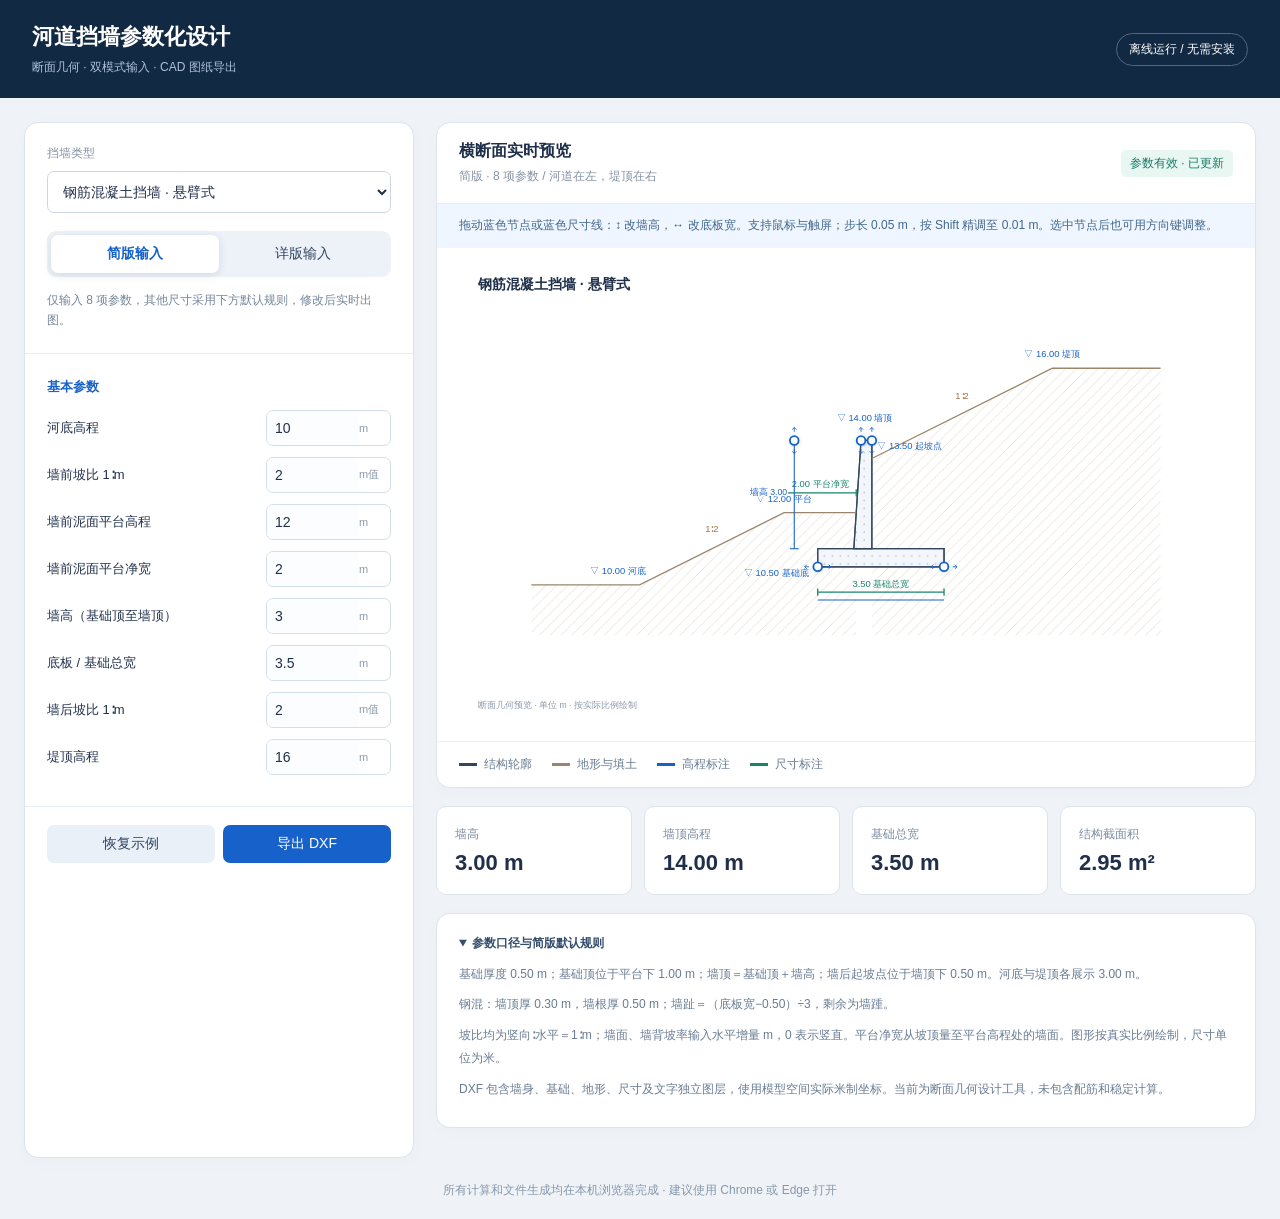
==== wall-designer/挡墙参数化设计.html @ fea0bde5 "Add parametric retaining wall design HTML application" ====
<!doctype html>
<html lang="zh-CN"><head><meta charset="utf-8"><meta name="viewport" content="width=device-width,initial-scale=1"><title>河道挡墙 · 参数化设计</title>
<style>
:root{font-family:Inter,"Microsoft YaHei",sans-serif;color:#20304b;background:#eff3f8;font-size:14px}*{box-sizing:border-box}body{margin:0}header{background:#122944;color:white;padding:22px 32px;display:flex;justify-content:space-between;align-items:center}h1{font-size:22px;margin:0 0 7px}header p{margin:0;color:#afc2d9;font-size:12px}.badge{border:1px solid #53677e;padding:7px 12px;border-radius:20px;font-size:12px}.layout{display:grid;grid-template-columns:390px 1fr;gap:22px;padding:24px;max-width:1800px;margin:auto}.panel{background:white;border:1px solid #dce4ee;border-radius:14px;overflow:hidden;box-shadow:0 4px 20px #20304b05}.formhead{padding:22px;border-bottom:1px solid #e7edf4}.tabs{display:flex;background:#edf2f8;padding:4px;border-radius:9px;margin-top:18px}button{cursor:pointer;font:inherit;border:0;border-radius:7px;padding:10px 15px;background:#eaf0f7;color:#314562}button:hover{filter:brightness(.97)}.tabs button{width:50%;background:transparent}.tabs .active{background:white;color:#1762ca;box-shadow:0 2px 8px #152c4920;font-weight:bold}select{width:100%;padding:11px;border:1px solid #ccd7e5;border-radius:7px;background:white;color:#20304b;font:inherit}.fields{padding:0 22px 20px;max-height:calc(100vh - 360px);min-height:340px;overflow:auto}.group{font-weight:600;font-size:13px;margin:24px 0 14px;color:#1762ca}.field{display:flex;align-items:center;justify-content:space-between;margin:11px 0;gap:8px}.field label{font-size:13px}.control{display:flex;align-items:center;border:1px solid #d3deea;border-radius:7px;width:125px;overflow:hidden}.control input{font:inherit;width:92px;padding:9px 8px;border:0;outline:none;background:#fcfdff;color:#20304b}.control:focus-within{border-color:#2875db;box-shadow:0 0 0 2px #2875db18}.unit{font-size:11px;color:#8b99aa}.foot{padding:18px 22px;border-top:1px solid #e7edf4;display:flex;gap:8px}.primary{background:#1762ca;color:white}.foot button{flex:1}.main{min-width:0}.toolbar{display:flex;align-items:center;justify-content:space-between;padding:18px 22px;border-bottom:1px solid #e7edf4;gap:12px;flex-wrap:wrap}.toolbar strong{font-size:16px}.muted{color:#8593a6;font-size:12px}.tag{color:#187c68;background:#e9f7f2;padding:5px 9px;border-radius:5px;font-size:12px}.canvas{padding:12px;background:#fff}.canvas svg{width:100%;height:auto;min-height:340px;display:block}.legend{padding:14px 22px;border-top:1px solid #edf1f6;display:flex;gap:20px;font-size:12px;color:#697d94;flex-wrap:wrap}.legend span:before{content:'';display:inline-block;width:18px;height:3px;background:var(--c);margin-right:7px;vertical-align:middle}.stats{display:grid;grid-template-columns:repeat(4,1fr);gap:12px;margin-top:18px}.stat{padding:18px;background:white;border:1px solid #dce4ee;border-radius:10px}.stat small{color:#7a8ba0}.stat b{display:block;font-size:22px;margin-top:8px;font-weight:600}.notes{padding:18px 22px;margin-top:18px;line-height:1.9;font-size:12px;color:#687c94}.notes summary{cursor:pointer;color:#344e6c;font-weight:bold}.notes p{margin:8px 0}.error{display:none;margin:14px 22px;padding:12px;background:#fff0ef;color:#b33731;border-radius:7px;font-size:13px;line-height:1.7}.status{font-size:12px;color:#1762ca;margin-top:12px;min-height:18px}.notice{font-size:12px;color:#75879b;line-height:1.7;margin:13px 0 0}footer{padding:0 24px 20px;text-align:center;color:#8797a9;font-size:12px}@media(max-width:1000px){.layout{grid-template-columns:330px 1fr;padding:14px;gap:14px}.stats{grid-template-columns:repeat(2,1fr)}}@media(max-width:760px){.layout{display:block}.main{margin-top:18px}.fields{max-height:none;min-height:0}.badge{display:none}header{padding:20px}.canvas{overflow:auto}.canvas svg{min-width:650px}.stats{grid-template-columns:repeat(2,1fr)}}

.advanced{border-top:1px solid #e1e8f1;padding:15px 0 4px}.advanced summary{cursor:pointer;font-weight:600;color:#345371;font-size:13px}.advanced .notice{font-size:11px}.advanced select{width:150px;padding:7px;font-size:12px}.advanced input[type=text]{width:145px;padding:8px;border:1px solid #d3deea;border-radius:6px;font:inherit;font-size:12px}.advanced .control{width:118px}.advanced .control input{width:83px}.subcard{background:#f6f8fc;border-radius:8px;padding:10px;margin:12px 0}.smallbtn{font-size:12px;padding:6px 9px}.paramtools{display:flex;gap:8px;margin-bottom:12px}.paramtools button{font-size:12px;flex:1;padding:9px}.advanced input:invalid{outline:1px solid #c5564b}

#drawing{touch-action:none;user-select:none;-webkit-user-select:none}.drag-handle{fill:#fff;stroke:#1762ca;stroke-width:2.5;filter:drop-shadow(0 1px 3px #173b5e25)}.drag-target:hover .drag-handle,.drag-target:focus .drag-handle{fill:#d8eaff;stroke:#084da5}.drag-target{outline:none}.drag-label{fill:#1762ca;font-size:12px;paint-order:stroke;stroke:white;stroke-width:4px;stroke-linejoin:round}.drag-dim{stroke:#1762ca;stroke-width:1.5;fill:none}.drag-hit{stroke:transparent;stroke-width:20;fill:none}.drag-help{padding:11px 22px;color:#41678d;background:#f0f6ff;font-size:12px;line-height:1.8}.drag-active .drag-handle{fill:#c4dfff}
</style></head><body>
<header><div><h1>河道挡墙参数化设计</h1><p>断面几何 · 双模式输入 · CAD 图纸导出</p></div><span class="badge">离线运行 / 无需安装</span></header>
<div class="layout"><aside class="panel"><div class="formhead"><div class="muted" style="margin-bottom:9px">挡墙类型</div><select id="wallType"><option value="rc">钢筋混凝土挡墙 · 悬臂式</option><option value="stone">浆砌块石挡墙 · 重力式</option></select><div class="tabs"><button id="simpleTab" class="active">简版输入</button><button id="detailTab">详版输入</button></div><p class="notice" id="modeNote"></p></div><div id="fields" class="fields"></div><div class="foot"><button id="reset">恢复示例</button><button id="export" class="primary">导出 DXF</button></div></aside>
<main class="main"><section class="panel"><div class="toolbar"><div><strong>横断面实时预览</strong><div class="muted" style="margin-top:6px" id="subtitle"></div></div><span class="tag" id="valid">参数有效 · 已更新</span></div><div class="drag-help">拖动蓝色节点或蓝色尺寸线：↕ 改墙高，↔ 改底板宽。支持鼠标与触屏；步长 0.05 m，按 Shift 精调至 0.01 m。选中节点后也可用方向键调整。</div><div id="error" class="error" role="alert"></div><div class="canvas"><svg id="drawing" viewBox="0 0 1100 650" xmlns="http://www.w3.org/2000/svg" aria-label="挡墙横断面预览"></svg></div><div class="legend"><span style="--c:#35475d">结构轮廓</span><span style="--c:#9b866c">地形与填土</span><span style="--c:#1762ca">高程标注</span><span style="--c:#18846a">尺寸标注</span></div></section><div class="stats" id="stats"></div><details class="panel notes" open><summary>参数口径与简版默认规则</summary><div id="rules"></div><p>坡比均为竖向∶水平＝1∶m；墙面、墙背坡率输入水平增量 m，0 表示竖直。平台净宽从坡顶量至平台高程处的墙面。图形按真实比例绘制，尺寸单位为米。</p><p>DXF 包含墙身、基础、地形、尺寸及文字独立图层，使用模型空间实际米制坐标。当前为断面几何设计工具，未包含配筋和稳定计算。</p></details><div class="status" id="status" role="status"></div></main></div><footer>所有计算和文件生成均在本机浏览器完成 · 建议使用 Chrome 或 Edge 打开</footer>
<script>
'use strict';
const defaults={river:10,frontSlope:2,platform:12,platformWidth:2,height:3,baseWidth:3.5,backSlope:2,crest:16,baseBottom:10.5,baseThickness:.5,wallTop:14,backStart:13.5,topThickness:.3,rootThickness:.5,toe:1,stoneTop:.8,faceSlope:.2,rearSlope:.2,frontExtension:.3,rearExtension:.3,crestWidth:3,riverWidth:3};
let state={...defaults},mode='simple',type='rc',model=null;
let dragSession=null;
const $=id=>document.getElementById(id),fmt=n=>Number(n).toFixed(2);
const defs={river:['河底高程','m'],frontSlope:['墙前坡比 1∶m','m值'],platform:['墙前泥面平台高程','m'],platformWidth:['墙前泥面平台净宽','m'],height:['墙高（基础顶至墙顶）','m'],baseWidth:['底板 / 基础总宽','m'],backSlope:['墙后坡比 1∶m','m值'],crest:['堤顶高程','m'],baseBottom:['基础底高程','m'],baseThickness:['底板 / 基础厚度','m'],wallTop:['墙顶高程','m'],backStart:['墙后起坡点高程','m'],topThickness:['墙顶厚度','m'],rootThickness:['墙根厚度','m'],toe:['墙趾长度','m'],stoneTop:['墙顶宽度','m'],faceSlope:['墙面坡率 1∶m','m值'],rearSlope:['墙背坡率 1∶m','m值'],frontExtension:['基础前外伸','m'],rearExtension:['基础后外伸','m'],crestWidth:['堤顶展示宽度','m'],riverWidth:['河底展示宽度','m']};
function form(){
 $('simpleTab').classList.toggle('active',mode==='simple');$('detailTab').classList.toggle('active',mode==='detail');
 $('modeNote').textContent=mode==='simple'?'仅输入 8 项参数，其他尺寸采用下方默认规则，修改后实时出图。':'独立控制地形、墙体及基础尺寸，修改后实时出图。';
 const groups=mode==='simple'?[['基本参数',['river','frontSlope','platform','platformWidth','height','baseWidth','backSlope','crest']]]:[['墙前与墙后地形',['river','frontSlope','platform','platformWidth','backStart','backSlope','crest']],['墙体与基础定位',['wallTop','baseBottom','baseThickness']], [type==='rc'?'钢混墙截面':'浆砌块石墙截面',type==='rc'?['baseWidth','topThickness','rootThickness','toe']:['stoneTop','faceSlope','rearSlope','frontExtension','rearExtension']],['图形展示范围',['crestWidth','riverWidth']]];
 $('fields').innerHTML=groups.map(([title,keys])=>'<div class="group">'+title+'</div>'+keys.map(k=>'<div class="field"><label for="p_'+k+'">'+defs[k][0]+'</label><div class="control"><input id="p_'+k+'" data-key="'+k+'" type="number" step="0.1" value="'+state[k]+'"><span class="unit">'+defs[k][1]+'</span></div></div>').join('')).join('');
 $('fields').querySelectorAll('input').forEach(el=>el.addEventListener('input',()=>{state[el.dataset.key]=el.value===''?NaN:Number(el.value);update()}));update();
}
function parameters(){let p={...state};if(mode==='simple'){
 p.baseThickness=.5;p.baseBottom=p.platform-1.5;p.wallTop=p.baseBottom+.5+p.height;p.backStart=p.wallTop-.5;p.crestWidth=3;p.riverWidth=3;
 p.topThickness=.3;p.rootThickness=.5;p.toe=(p.baseWidth-.5)/3;
 p.stoneTop=.6;p.frontExtension=.25;p.rearExtension=.25;
 p.faceSlope=p.rearSlope=(p.baseWidth-.5-.6)/(2*p.height);
 }else p.height=p.wallTop-p.baseBottom-p.baseThickness;return p;}
function geometry(p){
 const errors=[];for(const [k,v] of Object.entries(p))if(!Number.isFinite(v))errors.push(defs[k][0]+'请输入有效数字');
 if(errors.length)throw Error(errors.join('；'));
 const positive=['platformWidth','height','baseThickness','crestWidth','riverWidth','frontSlope','backSlope'];positive.push(...(type==='rc'?['baseWidth','topThickness','rootThickness']:['stoneTop']));
 positive.forEach(k=>{if(p[k]<=0)errors.push(defs[k][0]+'须大于 0')});
 if(p.platform<=p.river)errors.push('平台高程须高于河底高程');
 const z=p.baseBottom+p.baseThickness;
 if(p.platform<z||p.platform>=p.wallTop)errors.push('平台高程须不低于基础顶且低于墙顶');
 if(p.backStart<z||p.backStart>p.wallTop)errors.push('墙后起坡点须在基础顶与墙顶之间');
 if(p.crest<p.backStart)errors.push('堤顶高程须不低于墙后起坡点');
 let body,base,frontX,backX,B;
 if(type==='rc'){
 if(p.rootThickness<p.topThickness)errors.push('墙根厚度须不小于墙顶厚度');if(p.toe<0||p.baseWidth-p.toe-p.rootThickness<0)errors.push('墙趾或墙踵长度不足，请增大底板宽');
 body=[[0,z],[p.rootThickness,z],[p.rootThickness,p.wallTop],[p.rootThickness-p.topThickness,p.wallTop]];B=p.baseWidth;base=[[-p.toe,p.baseBottom],[B-p.toe,p.baseBottom],[B-p.toe,z],[-p.toe,z]];
 frontX=(p.rootThickness-p.topThickness)*(p.platform-z)/p.height;backX=p.rootThickness;
 }else{
 ['faceSlope','rearSlope','frontExtension','rearExtension'].forEach(k=>{if(p[k]<0)errors.push(defs[k][0]+'不能小于 0')});
 const w=p.stoneTop+(p.faceSlope+p.rearSlope)*p.height;B=w+p.frontExtension+p.rearExtension;
 body=[[0,z],[w,z],[p.faceSlope*p.height+p.stoneTop,p.wallTop],[p.faceSlope*p.height,p.wallTop]];base=[[-p.frontExtension,p.baseBottom],[w+p.rearExtension,p.baseBottom],[w+p.rearExtension,z],[-p.frontExtension,z]];
 frontX=p.faceSlope*(p.platform-z);backX=w-p.rearSlope*(p.backStart-z);
 }
 if(errors.length)throw Error(errors.join('；'));
 const platformLeft=frontX-p.platformWidth,riverFoot=platformLeft-(p.platform-p.river)*p.frontSlope,crestX=backX+(p.crest-p.backStart)*p.backSlope;
 const front=[[riverFoot-p.riverWidth,p.river],[riverFoot,p.river],[platformLeft,p.platform],[frontX,p.platform]],back=[[backX,p.backStart],[crestX,p.crest],[crestX+p.crestWidth,p.crest]];
 return {p,body,base,front,back,B,z,area:((type==='rc'?p.topThickness:p.stoneTop)+(body[1][0]-body[0][0]))*p.height/2+B*p.baseThickness};
}
const esc=s=>String(s).replace(/[&<>"']/g,c=>({'&':'&amp;','<':'&lt;','>':'&gt;','"':'&quot;',"'":'&#39;'}[c]));
function render(g){
 const {p,body,base,front,back}=g;const pts=[...body,...base,...front,...back],xs=pts.map(a=>a[0]),ys=pts.map(a=>a[1]);let xmin=Math.min(...xs),xmax=Math.max(...xs),ymin=Math.min(...ys)-1.4,ymax=Math.max(...ys)+1.2;
 let scale=Math.min(940/(xmax-xmin),430/(ymax-ymin)),ox=(1100-(xmax-xmin)*scale)/2,oy=90+(430-(ymax-ymin)*scale)/2;
 if(dragSession){({scale,ox,oy,xmin,ymax}=dragSession.view);}
 g.view={scale,ox,oy,xmin,ymax};
 const xy=a=>[ox+(a[0]-xmin)*scale,oy+(ymax-a[1])*scale],str=a=>a.map(v=>xy(v).join(',')).join(' ');
 let svg='<defs><pattern id="soil" width="15" height="15" patternUnits="userSpaceOnUse"><path d="M0 15L15 0" stroke="#d6cabb" stroke-width=".7"/></pattern><pattern id="rc" width="11" height="11" patternUnits="userSpaceOnUse"><circle cx="3" cy="3" r=".8" fill="#8396aa"/></pattern><pattern id="stone" width="32" height="20" patternUnits="userSpaceOnUse"><path d="M0 0H32V20H0ZM0 10H32M16 0V10M8 10V20M28 10V20" fill="none" stroke="#8693a1" stroke-width=".8"/></pattern></defs>';
 const text=(a,t,color='#35475d',size=13,anchor='middle')=>{let [x,y]=xy(a);svg+='<text x="'+x+'" y="'+y+'" fill="'+color+'" font-size="'+size+'" text-anchor="'+anchor+'">'+esc(t)+'</text>'};
 const poly=(a,fill,stroke='#35475d')=>{svg+='<polygon points="'+str(a)+'" fill="'+fill+'" stroke="'+stroke+'" stroke-width="1.7"/>'};
 const line=(a,color='#9b866c',dash=false)=>{svg+='<polyline points="'+str(a)+'" fill="none" stroke="'+color+'" stroke-width="1.8"'+(dash?' stroke-dasharray="5 4"':'')+'/>'};
 poly([...front,[front.at(-1)[0],ymin],[front[0][0],ymin]],'url(#soil)','none');poly([...back,[back.at(-1)[0],ymin],[back[0][0],ymin]],'url(#soil)','none');
 poly(base,'#f3f6fa');poly(base,type==='rc'?'url(#rc)':'url(#stone)');poly(body,'#f3f6fa');poly(body,type==='rc'?'url(#rc)':'url(#stone)');line(front);line(back);
 const elev=(a,label,dx=0,dy=.3)=>text([a[0]+dx,a[1]+dy],'▽ '+fmt(a[1])+(label?' '+label:''),'#1762ca',13);
 elev(front[1],'河底',-.6);elev(front[2],'平台');elev(body[2],'墙顶',-.2,.55);elev(back[0],'起坡点',1.05,.25);elev(back[1],'堤顶');elev(base[0],'基础底',-1.15,-.25);
 text([(front[1][0]+front[2][0])/2,(p.river+p.platform)/2+.45],'1∶'+p.frontSlope,'#9b744a');text([(back[0][0]+back[1][0])/2,(p.backStart+p.crest)/2+.4],'1∶'+p.backSlope,'#9b744a');
 function dim(a,b,label){line([a,b],'#18846a');const tick=.10;[a,b].forEach(v=>line([[v[0],v[1]-tick],[v[0],v[1]+tick]],'#18846a'));text([(a[0]+b[0])/2,a[1]+.15],label,'#18846a');}
 dim([front[2][0],p.platform+.55],[front[3][0],p.platform+.55],fmt(p.platformWidth)+' 平台净宽');dim([base[0][0],p.baseBottom-.7],[base[1][0],p.baseBottom-.7],fmt(g.B)+' 基础总宽');
 svg+='<text x="40" y="40" fill="#20304b" font-size="20" font-weight="600">'+(type==='rc'?'钢筋混凝土挡墙 · 悬臂式':'浆砌块石挡墙 · 重力式')+'</text><text x="40" y="620" fill="#8b99aa" font-size="12">断面几何预览 · 单位 m · 按实际比例绘制</text>';

 const hX=Math.min(base[0][0],front[3][0])-.65, h0=xy([hX,g.z]),h1=xy([hX,p.wallTop]);
 const left=xy(base[0]),right=xy(base[1]),topA=xy(body[2]),topB=xy(body[3]);
 function dragNode(action,point,label,cursor){return '<g class="drag-target" data-drag="'+action+'" tabindex="0" role="slider" aria-label="'+label+'" aria-valuenow="'+fmt(action==='height'?p.height:g.B)+'" style="cursor:'+cursor+'"><title>'+label+'；拖动或使用方向键</title><circle cx="'+point[0]+'" cy="'+point[1]+'" r="17" fill="transparent"/><circle class="drag-handle" cx="'+point[0]+'" cy="'+point[1]+'" r="6"/><path d="'+(action==='height'?'M'+point[0]+','+(point[1]-12)+'v-6m-3 3 3-3 3 3M'+point[0]+','+(point[1]+12)+'v6m-3-3 3 3 3-3':'M'+(point[0]-12)+','+point[1]+'h-6m3-3-3 3 3 3M'+(point[0]+12)+','+point[1]+'h6m-3-3 3 3-3 3')+'" stroke="#1762ca" fill="none" stroke-width="1.2"/></g>';}
 function dragLine(action,a,b,label){return '<g class="drag-target" data-drag="'+action+'" tabindex="0" role="slider" aria-label="'+label+'" aria-valuenow="'+fmt(action==='height'?p.height:g.B)+'" style="cursor:'+(action==='height'?'ns-resize':'ew-resize')+'"><title>'+label+'</title><path class="drag-hit" d="M'+a.join(',')+'L'+b.join(',')+'"/><path class="drag-dim" d="M'+a.join(',')+'L'+b.join(',')+'"/></g>';}
 svg+=dragLine('height',h0,h1,'上下拖动：墙高 '+fmt(p.height)+' m');
 [h0,h1].forEach(a=>{svg+='<path class="drag-dim" d="M'+(a[0]-6)+','+a[1]+'h12"/>'});
 svg+='<text class="drag-label" x="'+(h0[0]-10)+'" y="'+((h0[1]+h1[1])/2)+'" text-anchor="end">墙高 '+fmt(p.height)+'</text>';
 svg+=dragNode('height',h1,'墙高 '+fmt(p.height)+' m','ns-resize')+dragNode('height',topA,'墙顶高程 '+fmt(p.wallTop)+' m','ns-resize')+dragNode('height',topB,'墙顶高程 '+fmt(p.wallTop)+' m','ns-resize');
 const widthY=Math.max(left[1],right[1])+46,dl=[left[0],widthY],dr=[right[0],widthY];
 svg+=dragLine('right',dl,dr,'左右拖动：基础总宽 '+fmt(g.B)+' m')+dragNode('left',left,'基础左端，总宽 '+fmt(g.B)+' m','ew-resize')+dragNode('right',right,'基础右端，总宽 '+fmt(g.B)+' m','ew-resize');
 $('drawing').innerHTML=svg;

}
function update(){
 $('status').textContent='';$('subtitle').textContent=(mode==='simple'?'简版 · 8 项参数':'详版 · 独立控制尺寸')+' / 河道在左，堤顶在右';
 $('rules').innerHTML=mode==='simple'?'<p>基础厚度 0.50 m；基础顶位于平台下 1.00 m；墙顶＝基础顶＋墙高；墙后起坡点位于墙顶下 0.50 m。河底与堤顶各展示 3.00 m。</p>'+(type==='rc'?'<p>钢混：墙顶厚 0.30 m，墙根厚 0.50 m；墙趾＝（底板宽−0.50）÷3，剩余为墙踵。</p>':'<p>浆砌石：墙顶宽 0.60 m；基础前后各外伸 0.25 m；根据基础总宽和墙高反算墙面、墙背对称坡率。切换详版后可分别调整。</p>'):'<p>详版采用当前输入值。墙高根据墙顶、基础底高程与基础厚度计算；浆砌石墙底宽和基础总宽根据坡率及外伸尺寸计算。</p>';
 try{model=geometry(parameters());render(model);$('error').style.display='none';$('valid').textContent='参数有效 · 已更新';$('valid').style.background='#e9f7f2';$('export').disabled=false;const g=model,p=g.p;$('stats').innerHTML=[['墙高',fmt(p.height)+' m'],['墙顶高程',fmt(p.wallTop)+' m'],['基础总宽',fmt(g.B)+' m'],['结构截面积',fmt(g.area)+' m²']].map(([a,b])=>'<div class="stat"><small>'+a+'</small><b>'+b+'</b></div>').join('');}
 catch(e){model=null;$('error').textContent=e.message;$('error').style.display='block';$('valid').textContent='请检查参数';$('valid').style.background='#fff0ef';$('export').disabled=true;$('drawing').innerHTML='<text x="550" y="320" text-anchor="middle" fill="#a1aebe" font-size="18">修正参数后显示断面</text>';$('stats').innerHTML='';}
}
function switchMode(next){if(next===mode)return;if(mode==='simple'&&next==='detail'){if(!model){$('status').textContent='请先修正简版参数，再切换详版。';return;}state={...model.p};}if(mode==='detail'&&next==='simple'){if(!model){$('status').textContent='请先修正详版参数，再切换简版。';return;}state={...state,height:model.p.height,baseWidth:model.B};}mode=next;form();}
function dxf(g){
 let out=[];const pair=(c,v)=>out.push(String(c),String(v));const unicode=s=>Array.from(s).map(c=>c.charCodeAt(0)>127?'\\U+'+c.charCodeAt(0).toString(16).toUpperCase().padStart(4,'0'):c).join('');
 pair(0,'SECTION');pair(2,'HEADER');pair(9,'$ACADVER');pair(1,'AC1021');pair(9,'$INSUNITS');pair(70,6);pair(0,'ENDSEC');
 pair(0,'SECTION');pair(2,'TABLES');pair(0,'TABLE');pair(2,'LAYER');pair(70,5);[['WALL',7],['BASE',7],['TERRAIN',8],['DIM',3],['LABEL',5]].forEach(([n,c])=>{pair(0,'LAYER');pair(2,n);pair(70,0);pair(62,c);pair(6,'CONTINUOUS')});pair(0,'ENDTAB');pair(0,'TABLE');pair(2,'STYLE');pair(70,1);pair(0,'STYLE');pair(2,'STANDARD');pair(70,0);pair(40,0);pair(41,1);pair(50,0);pair(71,0);pair(42,.15);pair(3,'simsun.ttf');pair(4,'');pair(0,'ENDTAB');pair(0,'ENDSEC');pair(0,'SECTION');pair(2,'ENTITIES');
 const line=(a,b,layer)=>{pair(0,'LINE');pair(8,layer);pair(10,a[0]);pair(20,a[1]);pair(30,0);pair(11,b[0]);pair(21,b[1]);pair(31,0)};
 const path=(pts,layer,closed=false)=>{for(let i=1;i<pts.length;i++)line(pts[i-1],pts[i],layer);if(closed)line(pts.at(-1),pts[0],layer)};
 const text=(a,t,layer='LABEL',h=.18)=>{pair(0,'TEXT');pair(8,layer);pair(10,a[0]);pair(20,a[1]);pair(30,0);pair(40,h);pair(1,unicode(t));pair(7,'STANDARD');pair(50,0)};
 path(g.body,'WALL',true);path(g.base,'BASE',true);path(g.front,'TERRAIN');path(g.back,'TERRAIN');
 const p=g.p;[[g.front[1],'河底'],[g.front[2],'平台'],[g.body[2],'墙顶'],[g.back[0],'墙后起坡点'],[g.back[1],'堤顶'],[g.base[0],'基础底']].forEach(([a,t],i)=>text([a[0],a[1]+(i===5?-.35:.25)],t+' '+fmt(a[1])));
 text([(g.front[1][0]+g.front[2][0])/2,(p.river+p.platform)/2+.25],'1:'+p.frontSlope);text([(g.back[0][0]+g.back[1][0])/2,(p.backStart+p.crest)/2+.25],'1:'+p.backSlope);
 function dim(a,b,y,label){const aa=[a[0],y],bb=[b[0],y];line(a,[a[0],y+.12],'DIM');line(b,[b[0],y+.12],'DIM');line(aa,bb,'DIM');[aa,bb].forEach(v=>line([v[0]-.08,v[1]-.08],[v[0]+.08,v[1]+.08],'DIM'));text([(a[0]+b[0])/2,y+.12],label,'DIM');}
 dim(g.front[2],g.front[3],p.platform+.6,'平台净宽 '+fmt(p.platformWidth));dim(g.base[0],g.base[1],p.baseBottom-.7,'基础总宽 '+fmt(g.B));
 text([g.front[0][0],Math.max(p.wallTop,p.crest)+1],type==='rc'?'钢筋混凝土挡墙横断面':'浆砌块石挡墙横断面','LABEL',.3);text([g.front[0][0],p.baseBottom-1.3],'单位：m；墙高 '+fmt(p.height)+'；基础厚 '+fmt(p.baseThickness));
 pair(0,'ENDSEC');pair(0,'EOF');return out.join('\r\n')+'\r\n';
}
function download(content,name,mime){const url=URL.createObjectURL(new Blob([content],{type:mime}));const a=document.createElement('a');a.href=url;a.download=name;document.body.append(a);a.click();a.remove();setTimeout(()=>URL.revokeObjectURL(url),10000);}
 $('simpleTab').onclick=()=>switchMode('simple');$('detailTab').onclick=()=>switchMode('detail');$('wallType').onchange=e=>{type=e.target.value;form()};$('reset').onclick=()=>{state={...defaults};form()};$('export').onclick=()=>{if(!model)return;download(dxf(model),(type==='rc'?'钢混挡墙':'浆砌块石挡墙')+'_'+(mode==='simple'?'简版':'详版')+'.dxf','application/dxf');$('status').textContent='DXF 已生成，请在浏览器下载列表中查看。CAD 模型空间单位：米。';};

function pointerPosition(e){const svg=$('drawing'),matrix=svg.getScreenCTM();if(!matrix)return null;return new DOMPoint(e.clientX,e.clientY).matrixTransform(matrix.inverse());}
function dragCandidate(snapshot,p,action,delta,currentMode,currentType){
 const next={...snapshot};
 if(action==='height'){
  if(currentMode==='simple')next.height=p.height+delta;
  else next.wallTop=p.wallTop+delta;
 }else if(currentMode==='simple'){
  next.baseWidth=p.baseWidth+(action==='left'?-delta:delta);
 }else if(currentType==='rc'){
  next.baseWidth=p.baseWidth+(action==='left'?-delta:delta);
  if(action==='left')next.toe=p.toe-delta;
 }else{
  const key=action==='left'?'frontExtension':'rearExtension';next[key]=p[key]+(action==='left'?-delta:delta);
 }
 return next;
}
function applyDrag(session,delta){const previous=state;state=dragCandidate(session.state,session.p,session.action,delta,mode,type);try{geometry(parameters());}catch{state=previous;$('status').textContent='已到达有效尺寸边界；请调整墙体或地形尺寸。';return false;}update();$('fields').querySelectorAll('[data-key]').forEach(el=>{const v=state[el.dataset.key];if(Number.isFinite(v))el.value=Number(v.toFixed(4));});$('status').textContent=(session.action==='height'?'墙高 '+fmt(model.p.height)+' m，墙顶高程 '+fmt(model.p.wallTop)+' m':'基础总宽 '+fmt(model.B)+' m')+(mode==='simple'?' · 简版按默认规则联动':'');return true;}
const dragSvg=$('drawing');
dragSvg.addEventListener('pointerdown',e=>{const target=e.target.closest('[data-drag]');if(!target||!model||e.button>0||dragSession)return;const point=pointerPosition(e);if(!point)return;e.preventDefault();dragSession={action:target.dataset.drag,start:point,state:{...state},p:{...model.p},view:{...model.view},pointer:e.pointerId};dragSvg.setPointerCapture(e.pointerId);dragSvg.classList.add('drag-active');});
dragSvg.addEventListener('pointermove',e=>{if(!dragSession||e.pointerId!==dragSession.pointer)return;const point=pointerPosition(e);if(!point)return;e.preventDefault();const s=dragSession,step=e.shiftKey?.01:.05,raw=s.action==='height'?(s.start.y-point.y)/s.view.scale:(point.x-s.start.x)/s.view.scale,delta=Number((Math.round(raw/step)*step).toFixed(4));applyDrag(s,delta);});
function finishDrag(e){if(!dragSession||e.pointerId!==dragSession.pointer)return;const pointer=dragSession.pointer;dragSession=null;dragSvg.classList.remove('drag-active');if(dragSvg.hasPointerCapture(pointer))dragSvg.releasePointerCapture(pointer);if(model)render(model);}
dragSvg.addEventListener('pointerup',finishDrag);dragSvg.addEventListener('pointercancel',finishDrag);dragSvg.addEventListener('lostpointercapture',finishDrag);
dragSvg.addEventListener('keydown',e=>{const target=e.target.closest('[data-drag]');if(!target||!model||!['ArrowUp','ArrowDown','ArrowLeft','ArrowRight'].includes(e.key))return;const action=target.dataset.drag;if(action==='height'&&!['ArrowUp','ArrowDown'].includes(e.key))return;if(action!=='height'&&!['ArrowLeft','ArrowRight'].includes(e.key))return;e.preventDefault();const step=e.shiftKey?.01:.05,sign=['ArrowUp','ArrowRight'].includes(e.key)?1:-1;applyDrag({action,state:{...state},p:{...model.p}},step*sign);const replacement=dragSvg.querySelector('[data-drag="'+action+'"]');if(replacement)replacement.focus();});
 form();
</script>
<script>
// Optional construction dimensions, stored separately from the main section geometry.
const dimensionDefs=[['sectionLength','墙段长度','m'],['jointWidth','伸缩缝宽度','mm'],['jointSpace','伸缩缝间距','m'],['keyWidth','防滑凸榫宽度','m'],['keyDepth','防滑凸榫高度','m'],['keyOffset','凸榫距基础前缘','m'],['cushionThick','垫层厚度','m'],['cushionExtend','垫层外伸宽度','m'],['holeDiameter','泄水孔直径','mm'],['holeHSpace','泄水孔水平间距','m'],['holeVSpace','泄水孔竖向间距','m'],['holeBottom','最低排水孔高程','m'],['filterThick','反滤层厚度','m']];
let construction={};
function dimensionExtras(){if(mode!=='detail')return;const wrap=document.createElement('div');wrap.id='extraFields';wrap.innerHTML='<div class="paramtools" style="margin-top:18px"><button id="saveParams">保存尺寸参数</button><button id="loadParams">导入尺寸参数</button></div><input id="paramFile" type="file" accept=".json,application/json" hidden><details class="advanced"><summary>其他构造尺寸（选填）</summary><p class="notice">以下尺寸仅随参数文件保存，当前断面预览及 DXF 尚未绘制对应构造。</p>'+dimensionDefs.map(([key,label,unit])=>'<div class="field"><label for="dim_'+key+'">'+label+'</label><div class="control"><input type="number" step="any" '+(key==='holeBottom'?'':'min="0"')+' id="dim_'+key+'" data-dimension="'+key+'" value="'+(construction[key]??'')+'" placeholder="未填"><span class="unit">'+unit+'</span></div></div>').join('')+'</details>';$('fields').append(wrap);
wrap.querySelectorAll('[data-dimension]').forEach(el=>el.addEventListener('input',()=>{construction[el.dataset.dimension]=el.value===''?null:Number(el.value)}));
$('saveParams').onclick=()=>{if(!model){$('status').textContent='请先修正断面尺寸。';return;}if(dimensionDefs.some(([k])=>construction[k]!=null&&(!Number.isFinite(construction[k])||(k!=='holeBottom'&&construction[k]<0)))){$('status').textContent='请检查构造尺寸：长度不能为负数。';return;}download(JSON.stringify({format:'wall-dimensions',version:1,type,mode,geometry:state,construction},null,2),'挡墙尺寸参数.json','application/json');$('status').textContent='尺寸参数已保存。'};
$('loadParams').onclick=()=>$('paramFile').click();$('paramFile').onchange=async e=>{const file=e.target.files[0];if(!file)return;try{if(file.size>1000000)throw Error('文件过大');const v=JSON.parse(await file.text());if(v.format!=='wall-dimensions'||v.version!==1||!['rc','stone'].includes(v.type))throw Error('请选择尺寸版参数文件');const restored={};for(const key of Object.keys(defaults)){if(typeof v.geometry?.[key]!=='number'||!Number.isFinite(v.geometry[key]))throw Error('断面尺寸缺失或无效');restored[key]=v.geometry[key];}const restoredConstruction={};for(const [key] of dimensionDefs){const n=v.construction?.[key];if(n!=null&&(typeof n!=='number'||!Number.isFinite(n)||(key!=='holeBottom'&&n<0)))throw Error('构造尺寸无效');restoredConstruction[key]=n??null;}state=restored;construction=restoredConstruction;type=v.type;mode=v.mode==='simple'?'simple':'detail';$('wallType').value=type;form();$('status').textContent='尺寸参数已导入。';}catch(err){$('status').textContent='导入失败：'+err.message;}};
}
const originalForm=form;form=function(){originalForm();dimensionExtras();};
const originalReset=$('reset').onclick;$('reset').onclick=()=>{construction={};originalReset();};
form();
</script>
</body></html>
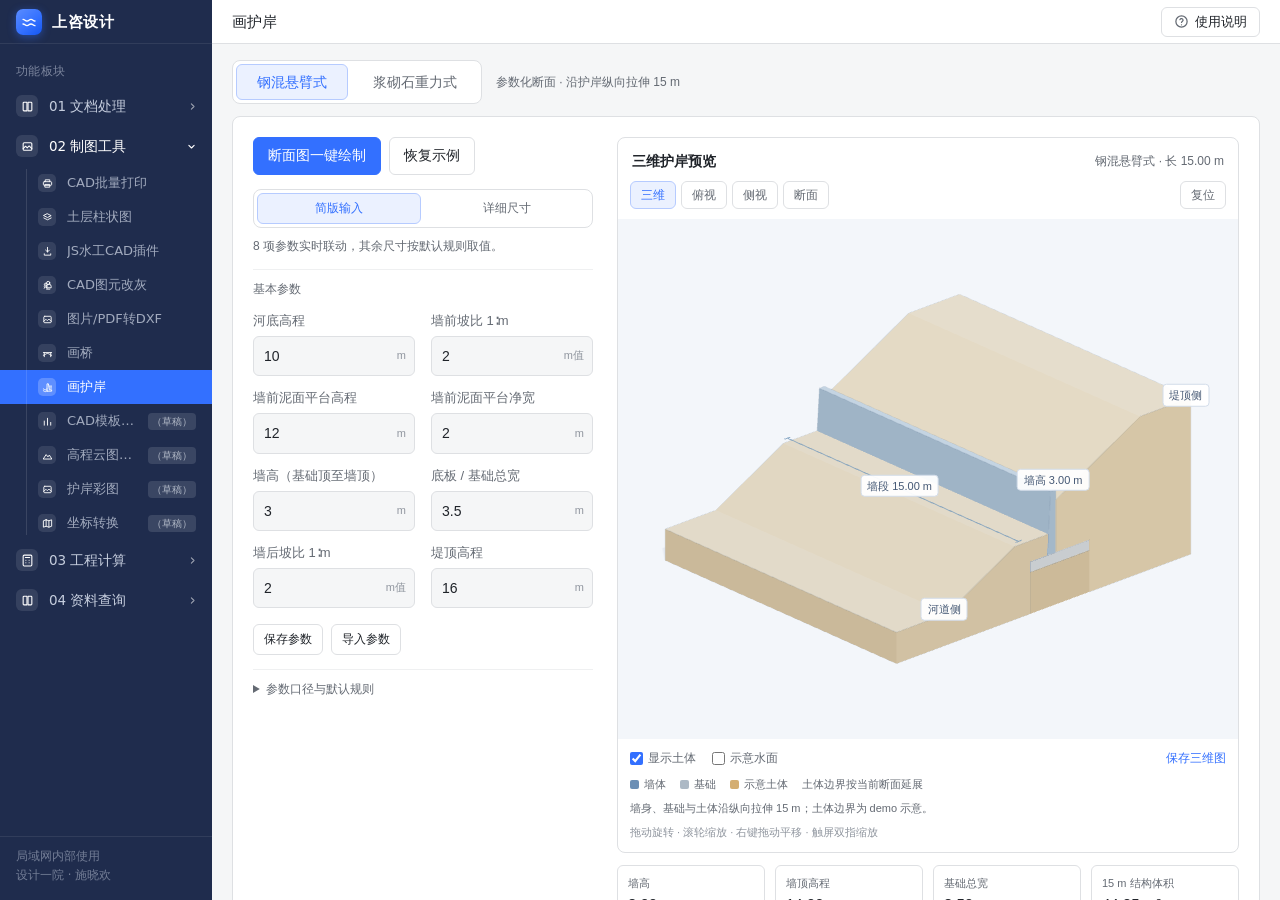
==== commit 2b9e8b98: "Add platform retaining wall demo with 15 m 3D solids and exports Include the complete frontend, loca" ====
--- a/wall-designer/挡墙参数化设计.html
+++ b/wall-designer/挡墙参数化设计.html
@@ -1,155 +1 @@
-<!doctype html>
-<html lang="zh-CN"><head><meta charset="utf-8"><meta name="viewport" content="width=device-width,initial-scale=1"><title>河道挡墙 · 参数化设计</title>
-<style>
-:root{font-family:Inter,"Microsoft YaHei",sans-serif;color:#20304b;background:#eff3f8;font-size:14px}*{box-sizing:border-box}body{margin:0}header{background:#122944;color:white;padding:22px 32px;display:flex;justify-content:space-between;align-items:center}h1{font-size:22px;margin:0 0 7px}header p{margin:0;color:#afc2d9;font-size:12px}.badge{border:1px solid #53677e;padding:7px 12px;border-radius:20px;font-size:12px}.layout{display:grid;grid-template-columns:390px 1fr;gap:22px;padding:24px;max-width:1800px;margin:auto}.panel{background:white;border:1px solid #dce4ee;border-radius:14px;overflow:hidden;box-shadow:0 4px 20px #20304b05}.formhead{padding:22px;border-bottom:1px solid #e7edf4}.tabs{display:flex;background:#edf2f8;padding:4px;border-radius:9px;margin-top:18px}button{cursor:pointer;font:inherit;border:0;border-radius:7px;padding:10px 15px;background:#eaf0f7;color:#314562}button:hover{filter:brightness(.97)}.tabs button{width:50%;background:transparent}.tabs .active{background:white;color:#1762ca;box-shadow:0 2px 8px #152c4920;font-weight:bold}select{width:100%;padding:11px;border:1px solid #ccd7e5;border-radius:7px;background:white;color:#20304b;font:inherit}.fields{padding:0 22px 20px;max-height:calc(100vh - 360px);min-height:340px;overflow:auto}.group{font-weight:600;font-size:13px;margin:24px 0 14px;color:#1762ca}.field{display:flex;align-items:center;justify-content:space-between;margin:11px 0;gap:8px}.field label{font-size:13px}.control{display:flex;align-items:center;border:1px solid #d3deea;border-radius:7px;width:125px;overflow:hidden}.control input{font:inherit;width:92px;padding:9px 8px;border:0;outline:none;background:#fcfdff;color:#20304b}.control:focus-within{border-color:#2875db;box-shadow:0 0 0 2px #2875db18}.unit{font-size:11px;color:#8b99aa}.foot{padding:18px 22px;border-top:1px solid #e7edf4;display:flex;gap:8px}.primary{background:#1762ca;color:white}.foot button{flex:1}.main{min-width:0}.toolbar{display:flex;align-items:center;justify-content:space-between;padding:18px 22px;border-bottom:1px solid #e7edf4;gap:12px;flex-wrap:wrap}.toolbar strong{font-size:16px}.muted{color:#8593a6;font-size:12px}.tag{color:#187c68;background:#e9f7f2;padding:5px 9px;border-radius:5px;font-size:12px}.canvas{padding:12px;background:#fff}.canvas svg{width:100%;height:auto;min-height:340px;display:block}.legend{padding:14px 22px;border-top:1px solid #edf1f6;display:flex;gap:20px;font-size:12px;color:#697d94;flex-wrap:wrap}.legend span:before{content:'';display:inline-block;width:18px;height:3px;background:var(--c);margin-right:7px;vertical-align:middle}.stats{display:grid;grid-template-columns:repeat(4,1fr);gap:12px;margin-top:18px}.stat{padding:18px;background:white;border:1px solid #dce4ee;border-radius:10px}.stat small{color:#7a8ba0}.stat b{display:block;font-size:22px;margin-top:8px;font-weight:600}.notes{padding:18px 22px;margin-top:18px;line-height:1.9;font-size:12px;color:#687c94}.notes summary{cursor:pointer;color:#344e6c;font-weight:bold}.notes p{margin:8px 0}.error{display:none;margin:14px 22px;padding:12px;background:#fff0ef;color:#b33731;border-radius:7px;font-size:13px;line-height:1.7}.status{font-size:12px;color:#1762ca;margin-top:12px;min-height:18px}.notice{font-size:12px;color:#75879b;line-height:1.7;margin:13px 0 0}footer{padding:0 24px 20px;text-align:center;color:#8797a9;font-size:12px}@media(max-width:1000px){.layout{grid-template-columns:330px 1fr;padding:14px;gap:14px}.stats{grid-template-columns:repeat(2,1fr)}}@media(max-width:760px){.layout{display:block}.main{margin-top:18px}.fields{max-height:none;min-height:0}.badge{display:none}header{padding:20px}.canvas{overflow:auto}.canvas svg{min-width:650px}.stats{grid-template-columns:repeat(2,1fr)}}
-
-.advanced{border-top:1px solid #e1e8f1;padding:15px 0 4px}.advanced summary{cursor:pointer;font-weight:600;color:#345371;font-size:13px}.advanced .notice{font-size:11px}.advanced select{width:150px;padding:7px;font-size:12px}.advanced input[type=text]{width:145px;padding:8px;border:1px solid #d3deea;border-radius:6px;font:inherit;font-size:12px}.advanced .control{width:118px}.advanced .control input{width:83px}.subcard{background:#f6f8fc;border-radius:8px;padding:10px;margin:12px 0}.smallbtn{font-size:12px;padding:6px 9px}.paramtools{display:flex;gap:8px;margin-bottom:12px}.paramtools button{font-size:12px;flex:1;padding:9px}.advanced input:invalid{outline:1px solid #c5564b}
-
-#drawing{touch-action:none;user-select:none;-webkit-user-select:none}.drag-handle{fill:#fff;stroke:#1762ca;stroke-width:2.5;filter:drop-shadow(0 1px 3px #173b5e25)}.drag-target:hover .drag-handle,.drag-target:focus .drag-handle{fill:#d8eaff;stroke:#084da5}.drag-target{outline:none}.drag-label{fill:#1762ca;font-size:12px;paint-order:stroke;stroke:white;stroke-width:4px;stroke-linejoin:round}.drag-dim{stroke:#1762ca;stroke-width:1.5;fill:none}.drag-hit{stroke:transparent;stroke-width:20;fill:none}.drag-help{padding:11px 22px;color:#41678d;background:#f0f6ff;font-size:12px;line-height:1.8}.drag-active .drag-handle{fill:#c4dfff}
-</style></head><body>
-<header><div><h1>河道挡墙参数化设计</h1><p>断面几何 · 双模式输入 · CAD 图纸导出</p></div><span class="badge">离线运行 / 无需安装</span></header>
-<div class="layout"><aside class="panel"><div class="formhead"><div class="muted" style="margin-bottom:9px">挡墙类型</div><select id="wallType"><option value="rc">钢筋混凝土挡墙 · 悬臂式</option><option value="stone">浆砌块石挡墙 · 重力式</option></select><div class="tabs"><button id="simpleTab" class="active">简版输入</button><button id="detailTab">详版输入</button></div><p class="notice" id="modeNote"></p></div><div id="fields" class="fields"></div><div class="foot"><button id="reset">恢复示例</button><button id="export" class="primary">导出 DXF</button></div></aside>
-<main class="main"><section class="panel"><div class="toolbar"><div><strong>横断面实时预览</strong><div class="muted" style="margin-top:6px" id="subtitle"></div></div><span class="tag" id="valid">参数有效 · 已更新</span></div><div class="drag-help">拖动蓝色节点或蓝色尺寸线：↕ 改墙高，↔ 改底板宽。支持鼠标与触屏；步长 0.05 m，按 Shift 精调至 0.01 m。选中节点后也可用方向键调整。</div><div id="error" class="error" role="alert"></div><div class="canvas"><svg id="drawing" viewBox="0 0 1100 650" xmlns="http://www.w3.org/2000/svg" aria-label="挡墙横断面预览"></svg></div><div class="legend"><span style="--c:#35475d">结构轮廓</span><span style="--c:#9b866c">地形与填土</span><span style="--c:#1762ca">高程标注</span><span style="--c:#18846a">尺寸标注</span></div></section><div class="stats" id="stats"></div><details class="panel notes" open><summary>参数口径与简版默认规则</summary><div id="rules"></div><p>坡比均为竖向∶水平＝1∶m；墙面、墙背坡率输入水平增量 m，0 表示竖直。平台净宽从坡顶量至平台高程处的墙面。图形按真实比例绘制，尺寸单位为米。</p><p>DXF 包含墙身、基础、地形、尺寸及文字独立图层，使用模型空间实际米制坐标。当前为断面几何设计工具，未包含配筋和稳定计算。</p></details><div class="status" id="status" role="status"></div></main></div><footer>所有计算和文件生成均在本机浏览器完成 · 建议使用 Chrome 或 Edge 打开</footer>
-<script>
-'use strict';
-const defaults={river:10,frontSlope:2,platform:12,platformWidth:2,height:3,baseWidth:3.5,backSlope:2,crest:16,baseBottom:10.5,baseThickness:.5,wallTop:14,backStart:13.5,topThickness:.3,rootThickness:.5,toe:1,stoneTop:.8,faceSlope:.2,rearSlope:.2,frontExtension:.3,rearExtension:.3,crestWidth:3,riverWidth:3};
-let state={...defaults},mode='simple',type='rc',model=null;
-let dragSession=null;
-const $=id=>document.getElementById(id),fmt=n=>Number(n).toFixed(2);
-const defs={river:['河底高程','m'],frontSlope:['墙前坡比 1∶m','m值'],platform:['墙前泥面平台高程','m'],platformWidth:['墙前泥面平台净宽','m'],height:['墙高（基础顶至墙顶）','m'],baseWidth:['底板 / 基础总宽','m'],backSlope:['墙后坡比 1∶m','m值'],crest:['堤顶高程','m'],baseBottom:['基础底高程','m'],baseThickness:['底板 / 基础厚度','m'],wallTop:['墙顶高程','m'],backStart:['墙后起坡点高程','m'],topThickness:['墙顶厚度','m'],rootThickness:['墙根厚度','m'],toe:['墙趾长度','m'],stoneTop:['墙顶宽度','m'],faceSlope:['墙面坡率 1∶m','m值'],rearSlope:['墙背坡率 1∶m','m值'],frontExtension:['基础前外伸','m'],rearExtension:['基础后外伸','m'],crestWidth:['堤顶展示宽度','m'],riverWidth:['河底展示宽度','m']};
-function form(){
- $('simpleTab').classList.toggle('active',mode==='simple');$('detailTab').classList.toggle('active',mode==='detail');
- $('modeNote').textContent=mode==='simple'?'仅输入 8 项参数，其他尺寸采用下方默认规则，修改后实时出图。':'独立控制地形、墙体及基础尺寸，修改后实时出图。';
- const groups=mode==='simple'?[['基本参数',['river','frontSlope','platform','platformWidth','height','baseWidth','backSlope','crest']]]:[['墙前与墙后地形',['river','frontSlope','platform','platformWidth','backStart','backSlope','crest']],['墙体与基础定位',['wallTop','baseBottom','baseThickness']], [type==='rc'?'钢混墙截面':'浆砌块石墙截面',type==='rc'?['baseWidth','topThickness','rootThickness','toe']:['stoneTop','faceSlope','rearSlope','frontExtension','rearExtension']],['图形展示范围',['crestWidth','riverWidth']]];
- $('fields').innerHTML=groups.map(([title,keys])=>'<div class="group">'+title+'</div>'+keys.map(k=>'<div class="field"><label for="p_'+k+'">'+defs[k][0]+'</label><div class="control"><input id="p_'+k+'" data-key="'+k+'" type="number" step="0.1" value="'+state[k]+'"><span class="unit">'+defs[k][1]+'</span></div></div>').join('')).join('');
- $('fields').querySelectorAll('input').forEach(el=>el.addEventListener('input',()=>{state[el.dataset.key]=el.value===''?NaN:Number(el.value);update()}));update();
-}
-function parameters(){let p={...state};if(mode==='simple'){
- p.baseThickness=.5;p.baseBottom=p.platform-1.5;p.wallTop=p.baseBottom+.5+p.height;p.backStart=p.wallTop-.5;p.crestWidth=3;p.riverWidth=3;
- p.topThickness=.3;p.rootThickness=.5;p.toe=(p.baseWidth-.5)/3;
- p.stoneTop=.6;p.frontExtension=.25;p.rearExtension=.25;
- p.faceSlope=p.rearSlope=(p.baseWidth-.5-.6)/(2*p.height);
- }else p.height=p.wallTop-p.baseBottom-p.baseThickness;return p;}
-function geometry(p){
- const errors=[];for(const [k,v] of Object.entries(p))if(!Number.isFinite(v))errors.push(defs[k][0]+'请输入有效数字');
- if(errors.length)throw Error(errors.join('；'));
- const positive=['platformWidth','height','baseThickness','crestWidth','riverWidth','frontSlope','backSlope'];positive.push(...(type==='rc'?['baseWidth','topThickness','rootThickness']:['stoneTop']));
- positive.forEach(k=>{if(p[k]<=0)errors.push(defs[k][0]+'须大于 0')});
- if(p.platform<=p.river)errors.push('平台高程须高于河底高程');
- const z=p.baseBottom+p.baseThickness;
- if(p.platform<z||p.platform>=p.wallTop)errors.push('平台高程须不低于基础顶且低于墙顶');
- if(p.backStart<z||p.backStart>p.wallTop)errors.push('墙后起坡点须在基础顶与墙顶之间');
- if(p.crest<p.backStart)errors.push('堤顶高程须不低于墙后起坡点');
- let body,base,frontX,backX,B;
- if(type==='rc'){
- if(p.rootThickness<p.topThickness)errors.push('墙根厚度须不小于墙顶厚度');if(p.toe<0||p.baseWidth-p.toe-p.rootThickness<0)errors.push('墙趾或墙踵长度不足，请增大底板宽');
- body=[[0,z],[p.rootThickness,z],[p.rootThickness,p.wallTop],[p.rootThickness-p.topThickness,p.wallTop]];B=p.baseWidth;base=[[-p.toe,p.baseBottom],[B-p.toe,p.baseBottom],[B-p.toe,z],[-p.toe,z]];
- frontX=(p.rootThickness-p.topThickness)*(p.platform-z)/p.height;backX=p.rootThickness;
- }else{
- ['faceSlope','rearSlope','frontExtension','rearExtension'].forEach(k=>{if(p[k]<0)errors.push(defs[k][0]+'不能小于 0')});
- const w=p.stoneTop+(p.faceSlope+p.rearSlope)*p.height;B=w+p.frontExtension+p.rearExtension;
- body=[[0,z],[w,z],[p.faceSlope*p.height+p.stoneTop,p.wallTop],[p.faceSlope*p.height,p.wallTop]];base=[[-p.frontExtension,p.baseBottom],[w+p.rearExtension,p.baseBottom],[w+p.rearExtension,z],[-p.frontExtension,z]];
- frontX=p.faceSlope*(p.platform-z);backX=w-p.rearSlope*(p.backStart-z);
- }
- if(errors.length)throw Error(errors.join('；'));
- const platformLeft=frontX-p.platformWidth,riverFoot=platformLeft-(p.platform-p.river)*p.frontSlope,crestX=backX+(p.crest-p.backStart)*p.backSlope;
- const front=[[riverFoot-p.riverWidth,p.river],[riverFoot,p.river],[platformLeft,p.platform],[frontX,p.platform]],back=[[backX,p.backStart],[crestX,p.crest],[crestX+p.crestWidth,p.crest]];
- return {p,body,base,front,back,B,z,area:((type==='rc'?p.topThickness:p.stoneTop)+(body[1][0]-body[0][0]))*p.height/2+B*p.baseThickness};
-}
-const esc=s=>String(s).replace(/[&<>"']/g,c=>({'&':'&amp;','<':'&lt;','>':'&gt;','"':'&quot;',"'":'&#39;'}[c]));
-function render(g){
- const {p,body,base,front,back}=g;const pts=[...body,...base,...front,...back],xs=pts.map(a=>a[0]),ys=pts.map(a=>a[1]);let xmin=Math.min(...xs),xmax=Math.max(...xs),ymin=Math.min(...ys)-1.4,ymax=Math.max(...ys)+1.2;
- let scale=Math.min(940/(xmax-xmin),430/(ymax-ymin)),ox=(1100-(xmax-xmin)*scale)/2,oy=90+(430-(ymax-ymin)*scale)/2;
- if(dragSession){({scale,ox,oy,xmin,ymax}=dragSession.view);}
- g.view={scale,ox,oy,xmin,ymax};
- const xy=a=>[ox+(a[0]-xmin)*scale,oy+(ymax-a[1])*scale],str=a=>a.map(v=>xy(v).join(',')).join(' ');
- let svg='<defs><pattern id="soil" width="15" height="15" patternUnits="userSpaceOnUse"><path d="M0 15L15 0" stroke="#d6cabb" stroke-width=".7"/></pattern><pattern id="rc" width="11" height="11" patternUnits="userSpaceOnUse"><circle cx="3" cy="3" r=".8" fill="#8396aa"/></pattern><pattern id="stone" width="32" height="20" patternUnits="userSpaceOnUse"><path d="M0 0H32V20H0ZM0 10H32M16 0V10M8 10V20M28 10V20" fill="none" stroke="#8693a1" stroke-width=".8"/></pattern></defs>';
- const text=(a,t,color='#35475d',size=13,anchor='middle')=>{let [x,y]=xy(a);svg+='<text x="'+x+'" y="'+y+'" fill="'+color+'" font-size="'+size+'" text-anchor="'+anchor+'">'+esc(t)+'</text>'};
- const poly=(a,fill,stroke='#35475d')=>{svg+='<polygon points="'+str(a)+'" fill="'+fill+'" stroke="'+stroke+'" stroke-width="1.7"/>'};
- const line=(a,color='#9b866c',dash=false)=>{svg+='<polyline points="'+str(a)+'" fill="none" stroke="'+color+'" stroke-width="1.8"'+(dash?' stroke-dasharray="5 4"':'')+'/>'};
- poly([...front,[front.at(-1)[0],ymin],[front[0][0],ymin]],'url(#soil)','none');poly([...back,[back.at(-1)[0],ymin],[back[0][0],ymin]],'url(#soil)','none');
- poly(base,'#f3f6fa');poly(base,type==='rc'?'url(#rc)':'url(#stone)');poly(body,'#f3f6fa');poly(body,type==='rc'?'url(#rc)':'url(#stone)');line(front);line(back);
- const elev=(a,label,dx=0,dy=.3)=>text([a[0]+dx,a[1]+dy],'▽ '+fmt(a[1])+(label?' '+label:''),'#1762ca',13);
- elev(front[1],'河底',-.6);elev(front[2],'平台');elev(body[2],'墙顶',-.2,.55);elev(back[0],'起坡点',1.05,.25);elev(back[1],'堤顶');elev(base[0],'基础底',-1.15,-.25);
- text([(front[1][0]+front[2][0])/2,(p.river+p.platform)/2+.45],'1∶'+p.frontSlope,'#9b744a');text([(back[0][0]+back[1][0])/2,(p.backStart+p.crest)/2+.4],'1∶'+p.backSlope,'#9b744a');
- function dim(a,b,label){line([a,b],'#18846a');const tick=.10;[a,b].forEach(v=>line([[v[0],v[1]-tick],[v[0],v[1]+tick]],'#18846a'));text([(a[0]+b[0])/2,a[1]+.15],label,'#18846a');}
- dim([front[2][0],p.platform+.55],[front[3][0],p.platform+.55],fmt(p.platformWidth)+' 平台净宽');dim([base[0][0],p.baseBottom-.7],[base[1][0],p.baseBottom-.7],fmt(g.B)+' 基础总宽');
- svg+='<text x="40" y="40" fill="#20304b" font-size="20" font-weight="600">'+(type==='rc'?'钢筋混凝土挡墙 · 悬臂式':'浆砌块石挡墙 · 重力式')+'</text><text x="40" y="620" fill="#8b99aa" font-size="12">断面几何预览 · 单位 m · 按实际比例绘制</text>';
-
- const hX=Math.min(base[0][0],front[3][0])-.65, h0=xy([hX,g.z]),h1=xy([hX,p.wallTop]);
- const left=xy(base[0]),right=xy(base[1]),topA=xy(body[2]),topB=xy(body[3]);
- function dragNode(action,point,label,cursor){return '<g class="drag-target" data-drag="'+action+'" tabindex="0" role="slider" aria-label="'+label+'" aria-valuenow="'+fmt(action==='height'?p.height:g.B)+'" style="cursor:'+cursor+'"><title>'+label+'；拖动或使用方向键</title><circle cx="'+point[0]+'" cy="'+point[1]+'" r="17" fill="transparent"/><circle class="drag-handle" cx="'+point[0]+'" cy="'+point[1]+'" r="6"/><path d="'+(action==='height'?'M'+point[0]+','+(point[1]-12)+'v-6m-3 3 3-3 3 3M'+point[0]+','+(point[1]+12)+'v6m-3-3 3 3 3-3':'M'+(point[0]-12)+','+point[1]+'h-6m3-3-3 3 3 3M'+(point[0]+12)+','+point[1]+'h6m-3-3 3 3-3 3')+'" stroke="#1762ca" fill="none" stroke-width="1.2"/></g>';}
- function dragLine(action,a,b,label){return '<g class="drag-target" data-drag="'+action+'" tabindex="0" role="slider" aria-label="'+label+'" aria-valuenow="'+fmt(action==='height'?p.height:g.B)+'" style="cursor:'+(action==='height'?'ns-resize':'ew-resize')+'"><title>'+label+'</title><path class="drag-hit" d="M'+a.join(',')+'L'+b.join(',')+'"/><path class="drag-dim" d="M'+a.join(',')+'L'+b.join(',')+'"/></g>';}
- svg+=dragLine('height',h0,h1,'上下拖动：墙高 '+fmt(p.height)+' m');
- [h0,h1].forEach(a=>{svg+='<path class="drag-dim" d="M'+(a[0]-6)+','+a[1]+'h12"/>'});
- svg+='<text class="drag-label" x="'+(h0[0]-10)+'" y="'+((h0[1]+h1[1])/2)+'" text-anchor="end">墙高 '+fmt(p.height)+'</text>';
- svg+=dragNode('height',h1,'墙高 '+fmt(p.height)+' m','ns-resize')+dragNode('height',topA,'墙顶高程 '+fmt(p.wallTop)+' m','ns-resize')+dragNode('height',topB,'墙顶高程 '+fmt(p.wallTop)+' m','ns-resize');
- const widthY=Math.max(left[1],right[1])+46,dl=[left[0],widthY],dr=[right[0],widthY];
- svg+=dragLine('right',dl,dr,'左右拖动：基础总宽 '+fmt(g.B)+' m')+dragNode('left',left,'基础左端，总宽 '+fmt(g.B)+' m','ew-resize')+dragNode('right',right,'基础右端，总宽 '+fmt(g.B)+' m','ew-resize');
- $('drawing').innerHTML=svg;
-
-}
-function update(){
- $('status').textContent='';$('subtitle').textContent=(mode==='simple'?'简版 · 8 项参数':'详版 · 独立控制尺寸')+' / 河道在左，堤顶在右';
- $('rules').innerHTML=mode==='simple'?'<p>基础厚度 0.50 m；基础顶位于平台下 1.00 m；墙顶＝基础顶＋墙高；墙后起坡点位于墙顶下 0.50 m。河底与堤顶各展示 3.00 m。</p>'+(type==='rc'?'<p>钢混：墙顶厚 0.30 m，墙根厚 0.50 m；墙趾＝（底板宽−0.50）÷3，剩余为墙踵。</p>':'<p>浆砌石：墙顶宽 0.60 m；基础前后各外伸 0.25 m；根据基础总宽和墙高反算墙面、墙背对称坡率。切换详版后可分别调整。</p>'):'<p>详版采用当前输入值。墙高根据墙顶、基础底高程与基础厚度计算；浆砌石墙底宽和基础总宽根据坡率及外伸尺寸计算。</p>';
- try{model=geometry(parameters());render(model);$('error').style.display='none';$('valid').textContent='参数有效 · 已更新';$('valid').style.background='#e9f7f2';$('export').disabled=false;const g=model,p=g.p;$('stats').innerHTML=[['墙高',fmt(p.height)+' m'],['墙顶高程',fmt(p.wallTop)+' m'],['基础总宽',fmt(g.B)+' m'],['结构截面积',fmt(g.area)+' m²']].map(([a,b])=>'<div class="stat"><small>'+a+'</small><b>'+b+'</b></div>').join('');}
- catch(e){model=null;$('error').textContent=e.message;$('error').style.display='block';$('valid').textContent='请检查参数';$('valid').style.background='#fff0ef';$('export').disabled=true;$('drawing').innerHTML='<text x="550" y="320" text-anchor="middle" fill="#a1aebe" font-size="18">修正参数后显示断面</text>';$('stats').innerHTML='';}
-}
-function switchMode(next){if(next===mode)return;if(mode==='simple'&&next==='detail'){if(!model){$('status').textContent='请先修正简版参数，再切换详版。';return;}state={...model.p};}if(mode==='detail'&&next==='simple'){if(!model){$('status').textContent='请先修正详版参数，再切换简版。';return;}state={...state,height:model.p.height,baseWidth:model.B};}mode=next;form();}
-function dxf(g){
- let out=[];const pair=(c,v)=>out.push(String(c),String(v));const unicode=s=>Array.from(s).map(c=>c.charCodeAt(0)>127?'\\U+'+c.charCodeAt(0).toString(16).toUpperCase().padStart(4,'0'):c).join('');
- pair(0,'SECTION');pair(2,'HEADER');pair(9,'$ACADVER');pair(1,'AC1021');pair(9,'$INSUNITS');pair(70,6);pair(0,'ENDSEC');
- pair(0,'SECTION');pair(2,'TABLES');pair(0,'TABLE');pair(2,'LAYER');pair(70,5);[['WALL',7],['BASE',7],['TERRAIN',8],['DIM',3],['LABEL',5]].forEach(([n,c])=>{pair(0,'LAYER');pair(2,n);pair(70,0);pair(62,c);pair(6,'CONTINUOUS')});pair(0,'ENDTAB');pair(0,'TABLE');pair(2,'STYLE');pair(70,1);pair(0,'STYLE');pair(2,'STANDARD');pair(70,0);pair(40,0);pair(41,1);pair(50,0);pair(71,0);pair(42,.15);pair(3,'simsun.ttf');pair(4,'');pair(0,'ENDTAB');pair(0,'ENDSEC');pair(0,'SECTION');pair(2,'ENTITIES');
- const line=(a,b,layer)=>{pair(0,'LINE');pair(8,layer);pair(10,a[0]);pair(20,a[1]);pair(30,0);pair(11,b[0]);pair(21,b[1]);pair(31,0)};
- const path=(pts,layer,closed=false)=>{for(let i=1;i<pts.length;i++)line(pts[i-1],pts[i],layer);if(closed)line(pts.at(-1),pts[0],layer)};
- const text=(a,t,layer='LABEL',h=.18)=>{pair(0,'TEXT');pair(8,layer);pair(10,a[0]);pair(20,a[1]);pair(30,0);pair(40,h);pair(1,unicode(t));pair(7,'STANDARD');pair(50,0)};
- path(g.body,'WALL',true);path(g.base,'BASE',true);path(g.front,'TERRAIN');path(g.back,'TERRAIN');
- const p=g.p;[[g.front[1],'河底'],[g.front[2],'平台'],[g.body[2],'墙顶'],[g.back[0],'墙后起坡点'],[g.back[1],'堤顶'],[g.base[0],'基础底']].forEach(([a,t],i)=>text([a[0],a[1]+(i===5?-.35:.25)],t+' '+fmt(a[1])));
- text([(g.front[1][0]+g.front[2][0])/2,(p.river+p.platform)/2+.25],'1:'+p.frontSlope);text([(g.back[0][0]+g.back[1][0])/2,(p.backStart+p.crest)/2+.25],'1:'+p.backSlope);
- function dim(a,b,y,label){const aa=[a[0],y],bb=[b[0],y];line(a,[a[0],y+.12],'DIM');line(b,[b[0],y+.12],'DIM');line(aa,bb,'DIM');[aa,bb].forEach(v=>line([v[0]-.08,v[1]-.08],[v[0]+.08,v[1]+.08],'DIM'));text([(a[0]+b[0])/2,y+.12],label,'DIM');}
- dim(g.front[2],g.front[3],p.platform+.6,'平台净宽 '+fmt(p.platformWidth));dim(g.base[0],g.base[1],p.baseBottom-.7,'基础总宽 '+fmt(g.B));
- text([g.front[0][0],Math.max(p.wallTop,p.crest)+1],type==='rc'?'钢筋混凝土挡墙横断面':'浆砌块石挡墙横断面','LABEL',.3);text([g.front[0][0],p.baseBottom-1.3],'单位：m；墙高 '+fmt(p.height)+'；基础厚 '+fmt(p.baseThickness));
- pair(0,'ENDSEC');pair(0,'EOF');return out.join('\r\n')+'\r\n';
-}
-function download(content,name,mime){const url=URL.createObjectURL(new Blob([content],{type:mime}));const a=document.createElement('a');a.href=url;a.download=name;document.body.append(a);a.click();a.remove();setTimeout(()=>URL.revokeObjectURL(url),10000);}
- $('simpleTab').onclick=()=>switchMode('simple');$('detailTab').onclick=()=>switchMode('detail');$('wallType').onchange=e=>{type=e.target.value;form()};$('reset').onclick=()=>{state={...defaults};form()};$('export').onclick=()=>{if(!model)return;download(dxf(model),(type==='rc'?'钢混挡墙':'浆砌块石挡墙')+'_'+(mode==='simple'?'简版':'详版')+'.dxf','application/dxf');$('status').textContent='DXF 已生成，请在浏览器下载列表中查看。CAD 模型空间单位：米。';};
-
-function pointerPosition(e){const svg=$('drawing'),matrix=svg.getScreenCTM();if(!matrix)return null;return new DOMPoint(e.clientX,e.clientY).matrixTransform(matrix.inverse());}
-function dragCandidate(snapshot,p,action,delta,currentMode,currentType){
- const next={...snapshot};
- if(action==='height'){
-  if(currentMode==='simple')next.height=p.height+delta;
-  else next.wallTop=p.wallTop+delta;
- }else if(currentMode==='simple'){
-  next.baseWidth=p.baseWidth+(action==='left'?-delta:delta);
- }else if(currentType==='rc'){
-  next.baseWidth=p.baseWidth+(action==='left'?-delta:delta);
-  if(action==='left')next.toe=p.toe-delta;
- }else{
-  const key=action==='left'?'frontExtension':'rearExtension';next[key]=p[key]+(action==='left'?-delta:delta);
- }
- return next;
-}
-function applyDrag(session,delta){const previous=state;state=dragCandidate(session.state,session.p,session.action,delta,mode,type);try{geometry(parameters());}catch{state=previous;$('status').textContent='已到达有效尺寸边界；请调整墙体或地形尺寸。';return false;}update();$('fields').querySelectorAll('[data-key]').forEach(el=>{const v=state[el.dataset.key];if(Number.isFinite(v))el.value=Number(v.toFixed(4));});$('status').textContent=(session.action==='height'?'墙高 '+fmt(model.p.height)+' m，墙顶高程 '+fmt(model.p.wallTop)+' m':'基础总宽 '+fmt(model.B)+' m')+(mode==='simple'?' · 简版按默认规则联动':'');return true;}
-const dragSvg=$('drawing');
-dragSvg.addEventListener('pointerdown',e=>{const target=e.target.closest('[data-drag]');if(!target||!model||e.button>0||dragSession)return;const point=pointerPosition(e);if(!point)return;e.preventDefault();dragSession={action:target.dataset.drag,start:point,state:{...state},p:{...model.p},view:{...model.view},pointer:e.pointerId};dragSvg.setPointerCapture(e.pointerId);dragSvg.classList.add('drag-active');});
-dragSvg.addEventListener('pointermove',e=>{if(!dragSession||e.pointerId!==dragSession.pointer)return;const point=pointerPosition(e);if(!point)return;e.preventDefault();const s=dragSession,step=e.shiftKey?.01:.05,raw=s.action==='height'?(s.start.y-point.y)/s.view.scale:(point.x-s.start.x)/s.view.scale,delta=Number((Math.round(raw/step)*step).toFixed(4));applyDrag(s,delta);});
-function finishDrag(e){if(!dragSession||e.pointerId!==dragSession.pointer)return;const pointer=dragSession.pointer;dragSession=null;dragSvg.classList.remove('drag-active');if(dragSvg.hasPointerCapture(pointer))dragSvg.releasePointerCapture(pointer);if(model)render(model);}
-dragSvg.addEventListener('pointerup',finishDrag);dragSvg.addEventListener('pointercancel',finishDrag);dragSvg.addEventListener('lostpointercapture',finishDrag);
-dragSvg.addEventListener('keydown',e=>{const target=e.target.closest('[data-drag]');if(!target||!model||!['ArrowUp','ArrowDown','ArrowLeft','ArrowRight'].includes(e.key))return;const action=target.dataset.drag;if(action==='height'&&!['ArrowUp','ArrowDown'].includes(e.key))return;if(action!=='height'&&!['ArrowLeft','ArrowRight'].includes(e.key))return;e.preventDefault();const step=e.shiftKey?.01:.05,sign=['ArrowUp','ArrowRight'].includes(e.key)?1:-1;applyDrag({action,state:{...state},p:{...model.p}},step*sign);const replacement=dragSvg.querySelector('[data-drag="'+action+'"]');if(replacement)replacement.focus();});
- form();
-</script>
-<script>
-// Optional construction dimensions, stored separately from the main section geometry.
-const dimensionDefs=[['sectionLength','墙段长度','m'],['jointWidth','伸缩缝宽度','mm'],['jointSpace','伸缩缝间距','m'],['keyWidth','防滑凸榫宽度','m'],['keyDepth','防滑凸榫高度','m'],['keyOffset','凸榫距基础前缘','m'],['cushionThick','垫层厚度','m'],['cushionExtend','垫层外伸宽度','m'],['holeDiameter','泄水孔直径','mm'],['holeHSpace','泄水孔水平间距','m'],['holeVSpace','泄水孔竖向间距','m'],['holeBottom','最低排水孔高程','m'],['filterThick','反滤层厚度','m']];
-let construction={};
-function dimensionExtras(){if(mode!=='detail')return;const wrap=document.createElement('div');wrap.id='extraFields';wrap.innerHTML='<div class="paramtools" style="margin-top:18px"><button id="saveParams">保存尺寸参数</button><button id="loadParams">导入尺寸参数</button></div><input id="paramFile" type="file" accept=".json,application/json" hidden><details class="advanced"><summary>其他构造尺寸（选填）</summary><p class="notice">以下尺寸仅随参数文件保存，当前断面预览及 DXF 尚未绘制对应构造。</p>'+dimensionDefs.map(([key,label,unit])=>'<div class="field"><label for="dim_'+key+'">'+label+'</label><div class="control"><input type="number" step="any" '+(key==='holeBottom'?'':'min="0"')+' id="dim_'+key+'" data-dimension="'+key+'" value="'+(construction[key]??'')+'" placeholder="未填"><span class="unit">'+unit+'</span></div></div>').join('')+'</details>';$('fields').append(wrap);
-wrap.querySelectorAll('[data-dimension]').forEach(el=>el.addEventListener('input',()=>{construction[el.dataset.dimension]=el.value===''?null:Number(el.value)}));
-$('saveParams').onclick=()=>{if(!model){$('status').textContent='请先修正断面尺寸。';return;}if(dimensionDefs.some(([k])=>construction[k]!=null&&(!Number.isFinite(construction[k])||(k!=='holeBottom'&&construction[k]<0)))){$('status').textContent='请检查构造尺寸：长度不能为负数。';return;}download(JSON.stringify({format:'wall-dimensions',version:1,type,mode,geometry:state,construction},null,2),'挡墙尺寸参数.json','application/json');$('status').textContent='尺寸参数已保存。'};
-$('loadParams').onclick=()=>$('paramFile').click();$('paramFile').onchange=async e=>{const file=e.target.files[0];if(!file)return;try{if(file.size>1000000)throw Error('文件过大');const v=JSON.parse(await file.text());if(v.format!=='wall-dimensions'||v.version!==1||!['rc','stone'].includes(v.type))throw Error('请选择尺寸版参数文件');const restored={};for(const key of Object.keys(defaults)){if(typeof v.geometry?.[key]!=='number'||!Number.isFinite(v.geometry[key]))throw Error('断面尺寸缺失或无效');restored[key]=v.geometry[key];}const restoredConstruction={};for(const [key] of dimensionDefs){const n=v.construction?.[key];if(n!=null&&(typeof n!=='number'||!Number.isFinite(n)||(key!=='holeBottom'&&n<0)))throw Error('构造尺寸无效');restoredConstruction[key]=n??null;}state=restored;construction=restoredConstruction;type=v.type;mode=v.mode==='simple'?'simple':'detail';$('wallType').value=type;form();$('status').textContent='尺寸参数已导入。';}catch(err){$('status').textContent='导入失败：'+err.message;}};
-}
-const originalForm=form;form=function(){originalForm();dimensionExtras();};
-const originalReset=$('reset').onclick;$('reset').onclick=()=>{construction={};originalReset();};
-form();
-</script>
-</body></html>
+<!doctype html><html lang="zh-CN"><head><meta charset="utf-8"><meta name="viewport" content="width=device-width,initial-scale=1"><meta http-equiv="refresh" content="0;url=index.html"><title>画护岸</title></head><body><p>最新版本已移至 <a href="index.html">画护岸参数化设计</a>。请保留本目录的全部脚本和样式文件。</p></body></html>
